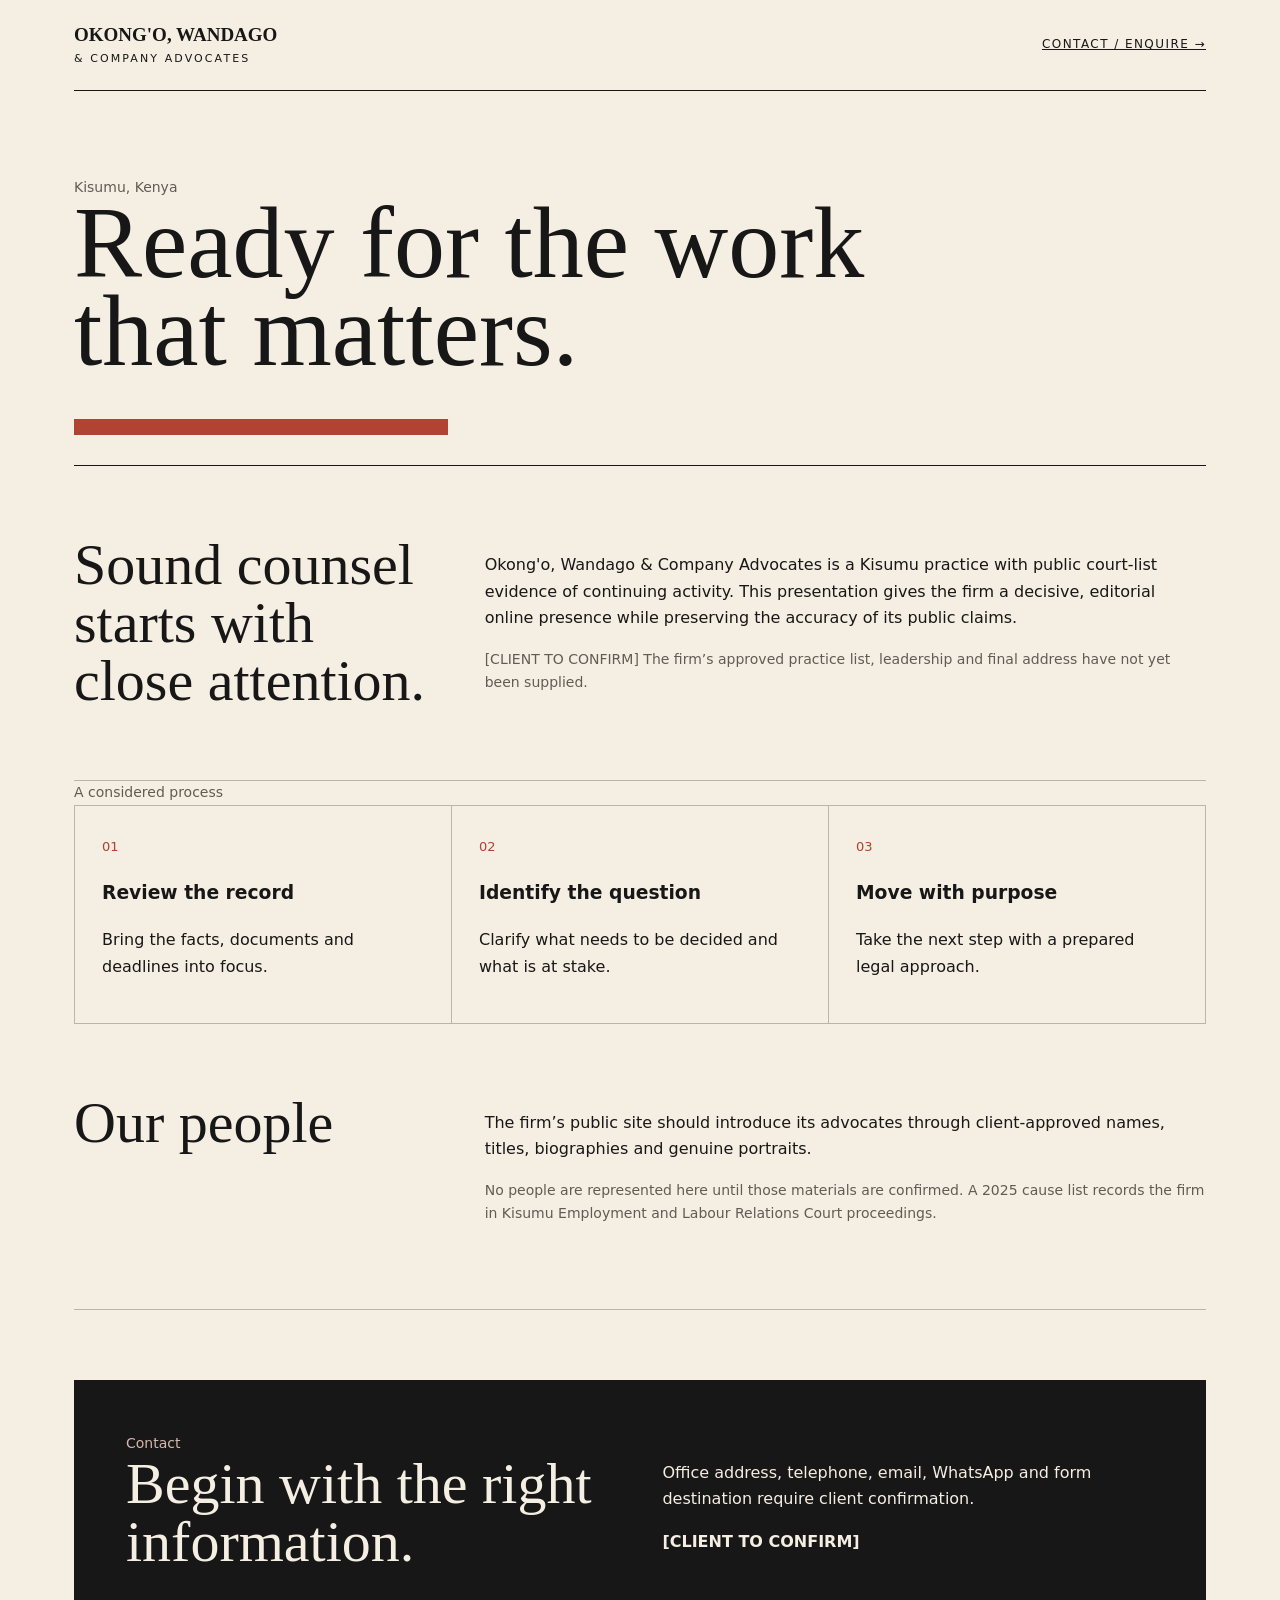
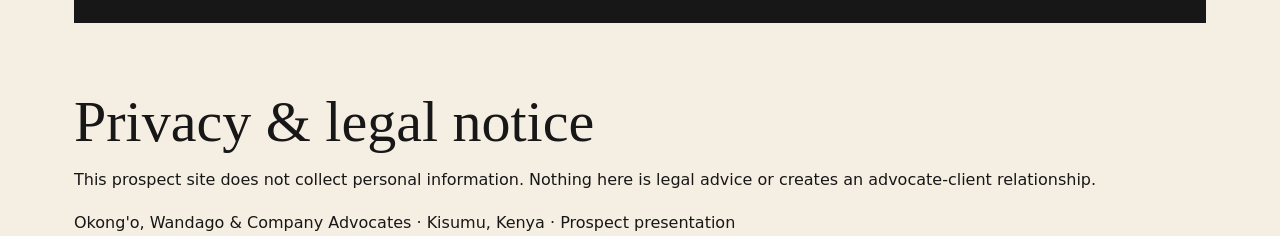
==== index.html @ c6f33fc5 "Build initial Wakili Watech prospect site" ====
<!doctype html><html lang="en"><head><meta charset="utf-8"><meta name="viewport" content="width=device-width,initial-scale=1"><title>Okong'o, Wandago & Company Advocates | Kisumu</title><meta name="description" content="Okong'o, Wandago & Company Advocates — Kisumu, Kenya."><meta name="robots" content="noindex,nofollow"><link rel="canonical" href="https://okongo-wandago-advocates.vercel.app/"><style>:root{--black:#181717;--red:#b04332;--cream:#f5eee2;--line:#bdb4a7}*{box-sizing:border-box}body{margin:0;background:var(--cream);color:var(--black);font:16px/1.65 system-ui,sans-serif}a{color:inherit}header,main,footer{max-width:1180px;margin:auto;padding-inline:24px}header{padding-block:25px;display:flex;justify-content:space-between;align-items:center}.logo{font:800 19px/1.05 Georgia,serif}.logo span{font:11px system-ui;display:block;letter-spacing:.19em;margin-top:7px}.link{font-size:12px;letter-spacing:.12em;text-transform:uppercase}.hero{border-block:1px solid var(--black);padding:85px 0 30px}.hero h1{font:500 clamp(51px,8vw,102px)/.86 Georgia,serif;max-width:930px;margin:0 0 45px}.redline{height:16px;background:var(--red);width:33%;min-width:150px}.statement{display:grid;grid-template-columns:1fr 2fr;padding:70px 0;gap:50px;border-bottom:1px solid var(--line)}h2{font:500 clamp(32px,5vw,58px)/1 Georgia,serif;margin:0}.index{display:grid;grid-template-columns:repeat(3,1fr);border-top:1px solid var(--line);border-left:1px solid var(--line)}.index article{padding:27px;border-right:1px solid var(--line);border-bottom:1px solid var(--line);min-height:200px}.index b{color:var(--red);font:13px system-ui}.callout{margin:70px 0;background:var(--black);color:var(--cream);padding:52px;display:flex;justify-content:space-between;gap:30px;align-items:end}.small{font-size:14px;color:#625b53}@media(max-width:700px){.statement,.index{grid-template-columns:1fr}.hero{padding-top:60px}.callout{margin:50px 0;padding:30px;display:block}}</style></head><body><header><div class="logo">OKONG'O, WANDAGO <span>& COMPANY ADVOCATES</span></div><a class="link" href="#contact">Contact / Enquire →</a></header><main><section class="hero"><div class="small">Kisumu, Kenya</div><h1>Ready for the work that matters.</h1><div class="redline"></div></section><section class="statement" id="firm"><h2>Sound counsel starts with close attention.</h2><div><p>Okong'o, Wandago & Company Advocates is a Kisumu practice with public court-list evidence of continuing activity. This presentation gives the firm a decisive, editorial online presence while preserving the accuracy of its public claims.</p><p class="small">[CLIENT TO CONFIRM] The firm’s approved practice list, leadership and final address have not yet been supplied.</p></div></section><section id="matters"><div class="small">A considered process</div><div class="index"><article><b>01</b><h3>Review the record</h3><p>Bring the facts, documents and deadlines into focus.</p></article><article><b>02</b><h3>Identify the question</h3><p>Clarify what needs to be decided and what is at stake.</p></article><article><b>03</b><h3>Move with purpose</h3><p>Take the next step with a prepared legal approach.</p></article></div></section><section class="statement" id="people"><div><h2>Our people</h2></div><div><p>The firm’s public site should introduce its advocates through client-approved names, titles, biographies and genuine portraits.</p><p class="small">No people are represented here until those materials are confirmed. A 2025 cause list records the firm in Kisumu Employment and Labour Relations Court proceedings.</p></div></section><section id="contact" class="callout"><div><div class="small" style="color:#d5b7ad">Contact</div><h2>Begin with the right information.</h2></div><div><p>Office address, telephone, email, WhatsApp and form destination require client confirmation.</p><p><strong>[CLIENT TO CONFIRM]</strong></p></div></section><section><h2>Privacy & legal notice</h2><p>This prospect site does not collect personal information. Nothing here is legal advice or creates an advocate-client relationship.</p></section></main><footer>Okong'o, Wandago & Company Advocates · Kisumu, Kenya · Prospect presentation</footer></body></html>
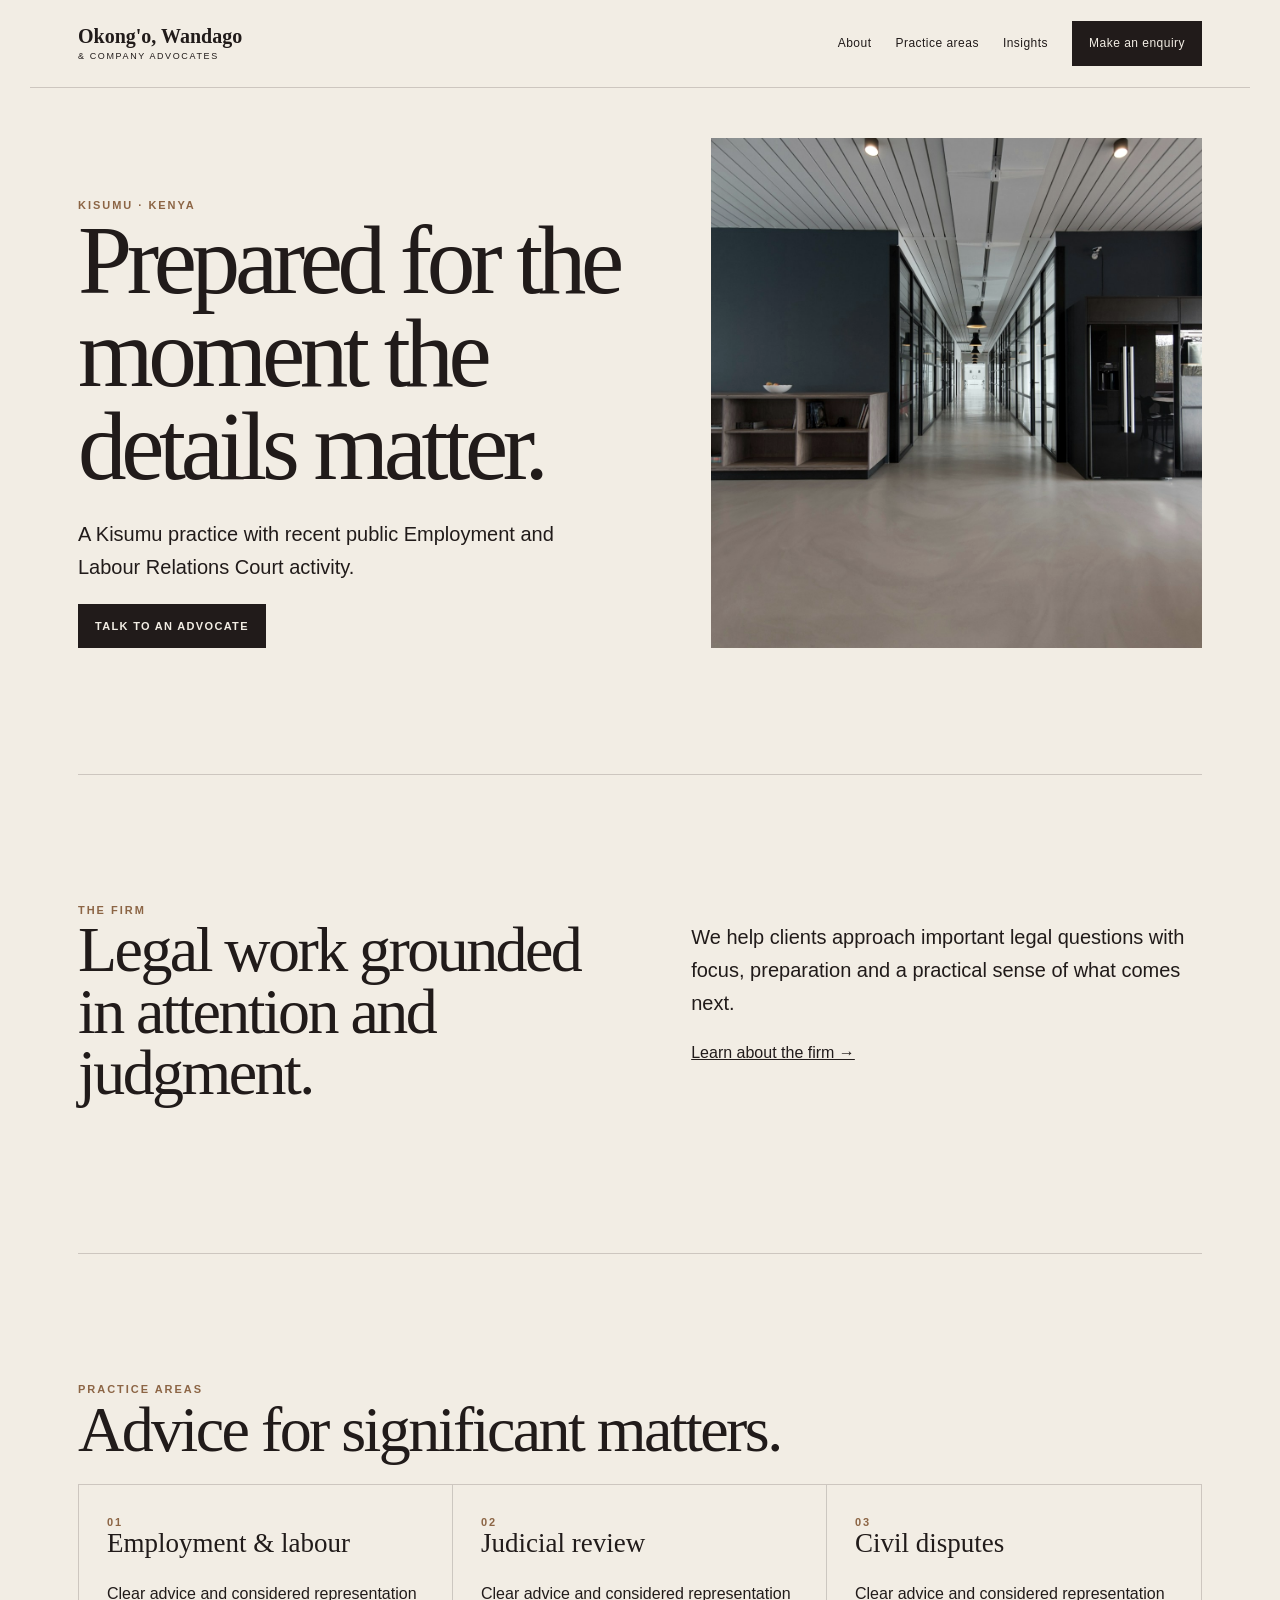
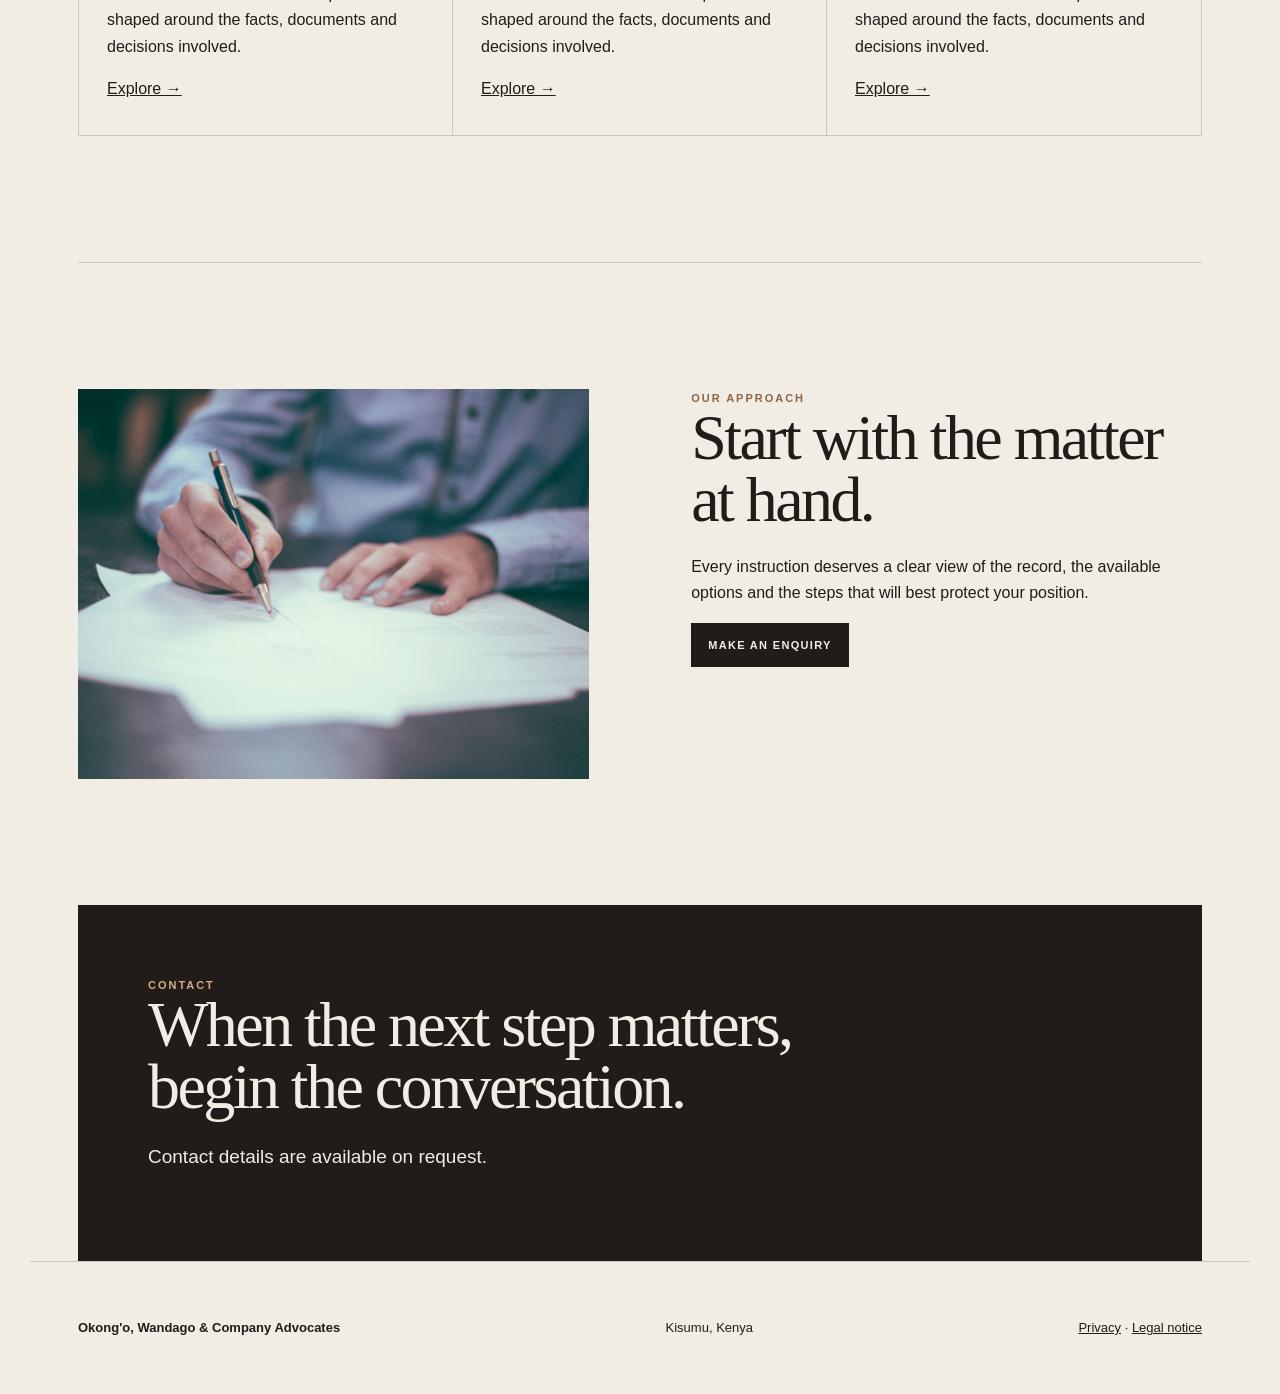
==== commit 3f895455: "Rebuild as full editorial law firm website" ====
--- a/index.html
+++ b/index.html
@@ -1 +1 @@
-<!doctype html><html lang="en"><head><meta charset="utf-8"><meta name="viewport" content="width=device-width,initial-scale=1"><title>Okong'o, Wandago & Company Advocates | Kisumu</title><meta name="description" content="Okong'o, Wandago & Company Advocates — Kisumu, Kenya."><meta name="robots" content="noindex,nofollow"><link rel="canonical" href="https://okongo-wandago-advocates.vercel.app/"><style>:root{--black:#181717;--red:#b04332;--cream:#f5eee2;--line:#bdb4a7}*{box-sizing:border-box}body{margin:0;background:var(--cream);color:var(--black);font:16px/1.65 system-ui,sans-serif}a{color:inherit}header,main,footer{max-width:1180px;margin:auto;padding-inline:24px}header{padding-block:25px;display:flex;justify-content:space-between;align-items:center}.logo{font:800 19px/1.05 Georgia,serif}.logo span{font:11px system-ui;display:block;letter-spacing:.19em;margin-top:7px}.link{font-size:12px;letter-spacing:.12em;text-transform:uppercase}.hero{border-block:1px solid var(--black);padding:85px 0 30px}.hero h1{font:500 clamp(51px,8vw,102px)/.86 Georgia,serif;max-width:930px;margin:0 0 45px}.redline{height:16px;background:var(--red);width:33%;min-width:150px}.statement{display:grid;grid-template-columns:1fr 2fr;padding:70px 0;gap:50px;border-bottom:1px solid var(--line)}h2{font:500 clamp(32px,5vw,58px)/1 Georgia,serif;margin:0}.index{display:grid;grid-template-columns:repeat(3,1fr);border-top:1px solid var(--line);border-left:1px solid var(--line)}.index article{padding:27px;border-right:1px solid var(--line);border-bottom:1px solid var(--line);min-height:200px}.index b{color:var(--red);font:13px system-ui}.callout{margin:70px 0;background:var(--black);color:var(--cream);padding:52px;display:flex;justify-content:space-between;gap:30px;align-items:end}.small{font-size:14px;color:#625b53}@media(max-width:700px){.statement,.index{grid-template-columns:1fr}.hero{padding-top:60px}.callout{margin:50px 0;padding:30px;display:block}}</style></head><body><header><div class="logo">OKONG'O, WANDAGO <span>& COMPANY ADVOCATES</span></div><a class="link" href="#contact">Contact / Enquire →</a></header><main><section class="hero"><div class="small">Kisumu, Kenya</div><h1>Ready for the work that matters.</h1><div class="redline"></div></section><section class="statement" id="firm"><h2>Sound counsel starts with close attention.</h2><div><p>Okong'o, Wandago & Company Advocates is a Kisumu practice with public court-list evidence of continuing activity. This presentation gives the firm a decisive, editorial online presence while preserving the accuracy of its public claims.</p><p class="small">[CLIENT TO CONFIRM] The firm’s approved practice list, leadership and final address have not yet been supplied.</p></div></section><section id="matters"><div class="small">A considered process</div><div class="index"><article><b>01</b><h3>Review the record</h3><p>Bring the facts, documents and deadlines into focus.</p></article><article><b>02</b><h3>Identify the question</h3><p>Clarify what needs to be decided and what is at stake.</p></article><article><b>03</b><h3>Move with purpose</h3><p>Take the next step with a prepared legal approach.</p></article></div></section><section class="statement" id="people"><div><h2>Our people</h2></div><div><p>The firm’s public site should introduce its advocates through client-approved names, titles, biographies and genuine portraits.</p><p class="small">No people are represented here until those materials are confirmed. A 2025 cause list records the firm in Kisumu Employment and Labour Relations Court proceedings.</p></div></section><section id="contact" class="callout"><div><div class="small" style="color:#d5b7ad">Contact</div><h2>Begin with the right information.</h2></div><div><p>Office address, telephone, email, WhatsApp and form destination require client confirmation.</p><p><strong>[CLIENT TO CONFIRM]</strong></p></div></section><section><h2>Privacy & legal notice</h2><p>This prospect site does not collect personal information. Nothing here is legal advice or creates an advocate-client relationship.</p></section></main><footer>Okong'o, Wandago & Company Advocates · Kisumu, Kenya · Prospect presentation</footer></body></html>
+<!doctype html><html lang="en"><head><meta charset="utf-8"><meta name="viewport" content="width=device-width,initial-scale=1"><title>Okong'o, Wandago & Company Advocates</title><meta name="description" content="Okong'o, Wandago & Company Advocates — legal counsel in Kisumu, Kenya."><link rel="canonical" href="https://okongo-wandago-advocates.vercel.app/"><meta property="og:title" content="Okong'o, Wandago & Company Advocates"><meta property="og:description" content="Okong'o, Wandago & Company Advocates — legal counsel in Kisumu, Kenya."><meta property="og:image" content="https://okongo-wandago-advocates.vercel.app/assets/hero.jpg"><meta name="twitter:card" content="summary_large_image"><link rel="manifest" href="/manifest.webmanifest"><link rel="preload" as="image" href="/assets/hero.jpg"><style>:root{--ink:#211b1a;--paper:#f2ede4;--accent:#b47d4b;--line:color-mix(in srgb,var(--ink) 18%,transparent)}*{box-sizing:border-box}html{scroll-behavior:smooth}body{margin:0;background:var(--paper);color:var(--ink);font:16px/1.65 Arial,sans-serif}a{color:inherit}header,main,footer{max-width:1220px;margin:auto;padding-inline:clamp(20px,4vw,48px)}header{height:88px;display:flex;align-items:center;justify-content:space-between;border-bottom:1px solid var(--line)}.logo{text-decoration:none;font:600 20px/1 Georgia,serif}.logo small{display:block;font:9px Arial;letter-spacing:.18em;margin-top:5px}nav{display:flex;align-items:center;gap:24px;font-size:12px;letter-spacing:.04em}nav a{text-decoration:none}.navcta,.button{background:var(--ink);color:var(--paper);padding:13px 17px}.menu{display:none}section{padding:clamp(68px,10vw,126px) 0;border-top:1px solid var(--line)}.hero{border:0;padding-top:50px;display:grid;grid-template-columns:1.05fr .95fr;gap:clamp(32px,7vw,90px);align-items:end;min-height:640px}.kicker{font-size:11px;font-weight:700;letter-spacing:.18em;text-transform:uppercase;color:#8c6545}h1,h2,h3{font-family:Georgia,serif;font-weight:500;line-height:.96;margin:0 0 24px}h1{font-size:clamp(54px,7.6vw,106px);letter-spacing:-.055em}h2{font-size:clamp(38px,5vw,66px);letter-spacing:-.04em}.hero p,.intro{font-size:20px;max-width:570px}.heroimg{width:100%;height:510px;object-fit:cover;display:block;filter:saturate(.8) contrast(1.03)}.button{display:inline-block;text-decoration:none;font-size:11px;letter-spacing:.12em;text-transform:uppercase;font-weight:bold}.twocol{display:grid;grid-template-columns:1fr 1fr;gap:clamp(35px,8vw,110px)}.cards{display:grid;grid-template-columns:repeat(3,1fr);border:1px solid var(--line)}.card{padding:28px;border-right:1px solid var(--line);min-height:250px}.card:last-child{border:0}.card h3{font-size:27px}.wideimage{width:100%;height:390px;object-fit:cover}.band{background:var(--ink);color:var(--paper);padding:clamp(36px,6vw,70px)}.band h2{max-width:700px}.details{font-size:19px}.legal{font-size:14px;max-width:760px;color:color-mix(in srgb,var(--ink) 74%,transparent)}footer{padding-block:55px;font-size:13px;border-top:1px solid var(--line)}footer div{display:flex;justify-content:space-between;gap:20px;flex-wrap:wrap}.pagehero{padding:110px 0 72px}.list{padding:0;margin:35px 0;list-style:none;border-top:1px solid var(--line)}.list li{padding:25px 0;border-bottom:1px solid var(--line);display:grid;grid-template-columns:1fr 2fr;gap:30px}.list b{font:500 30px Georgia,serif}@media(max-width:760px){header{height:76px}nav{display:none}.menu{display:block;border:0;background:none;color:var(--ink);font:12px Arial;letter-spacing:.1em;text-transform:uppercase}.hero,.twocol{grid-template-columns:1fr}.hero{min-height:auto;padding-top:60px}.heroimg{height:350px}.cards{grid-template-columns:1fr}.card{border-right:0;border-bottom:1px solid var(--line);min-height:0}.card:last-child{border-bottom:0}.list li{grid-template-columns:1fr;gap:9px}section{padding:70px 0}}@media(prefers-reduced-motion:reduce){html{scroll-behavior:auto}}</style><script type="application/ld+json">{"@context":"https://schema.org","@type":"LegalService","name":"Okong'o, Wandago & Company Advocates","address":{"@type":"PostalAddress","addressLocality":"Kisumu","addressCountry":"KE"}}</script></head><body><header><a class="logo" href="/">Okong'o, Wandago<small>& COMPANY ADVOCATES</small></a><button class="menu" aria-label="Open navigation">Menu</button><nav><a href="/about.html">About</a><a href="/practice-areas.html">Practice areas</a><a href="/insights.html">Insights</a><a href="/contact.html" class="navcta">Make an enquiry</a></nav></header><main><section class="hero"><div><div class="kicker">Kisumu · Kenya</div><h1>Prepared for the moment the details matter.</h1><p>A Kisumu practice with recent public Employment and Labour Relations Court activity.</p><a class="button" href="/contact.html">Talk to an advocate</a></div><img class="heroimg" src="/assets/hero.jpg" alt="Kenyan business-city architecture"></section><section class="twocol"><div><div class="kicker">The firm</div><h2>Legal work grounded in attention and judgment.</h2></div><div><p class="intro">We help clients approach important legal questions with focus, preparation and a practical sense of what comes next.</p><a href="/about.html">Learn about the firm →</a></div></section><section><div class="kicker">Practice areas</div><h2>Advice for significant matters.</h2><div class="cards"><article class="card"><div class="kicker">01</div><h3>Employment & labour</h3><p>Clear advice and considered representation shaped around the facts, documents and decisions involved.</p><a href="/practice-areas.html">Explore →</a></article><article class="card"><div class="kicker">02</div><h3>Judicial review</h3><p>Clear advice and considered representation shaped around the facts, documents and decisions involved.</p><a href="/practice-areas.html">Explore →</a></article><article class="card"><div class="kicker">03</div><h3>Civil disputes</h3><p>Clear advice and considered representation shaped around the facts, documents and decisions involved.</p><a href="/practice-areas.html">Explore →</a></article></div></section><section class="twocol"><img class="wideimage" src="/assets/editorial.jpg" alt="Professional documents and workspace"><div><div class="kicker">Our approach</div><h2>Start with the matter at hand.</h2><p>Every instruction deserves a clear view of the record, the available options and the steps that will best protect your position.</p><a class="button" href="/contact.html">Make an enquiry</a></div></section><section class="band"><div class="kicker" style="color:#d5ad83">Contact</div><h2>When the next step matters, begin the conversation.</h2><p class="details">Contact details are available on request.</p></section></main><footer><div><strong>Okong'o, Wandago & Company Advocates</strong><span>Kisumu, Kenya</span><span><a href="/privacy.html">Privacy</a> · <a href="/terms.html">Legal notice</a></span></div></footer></body></html>
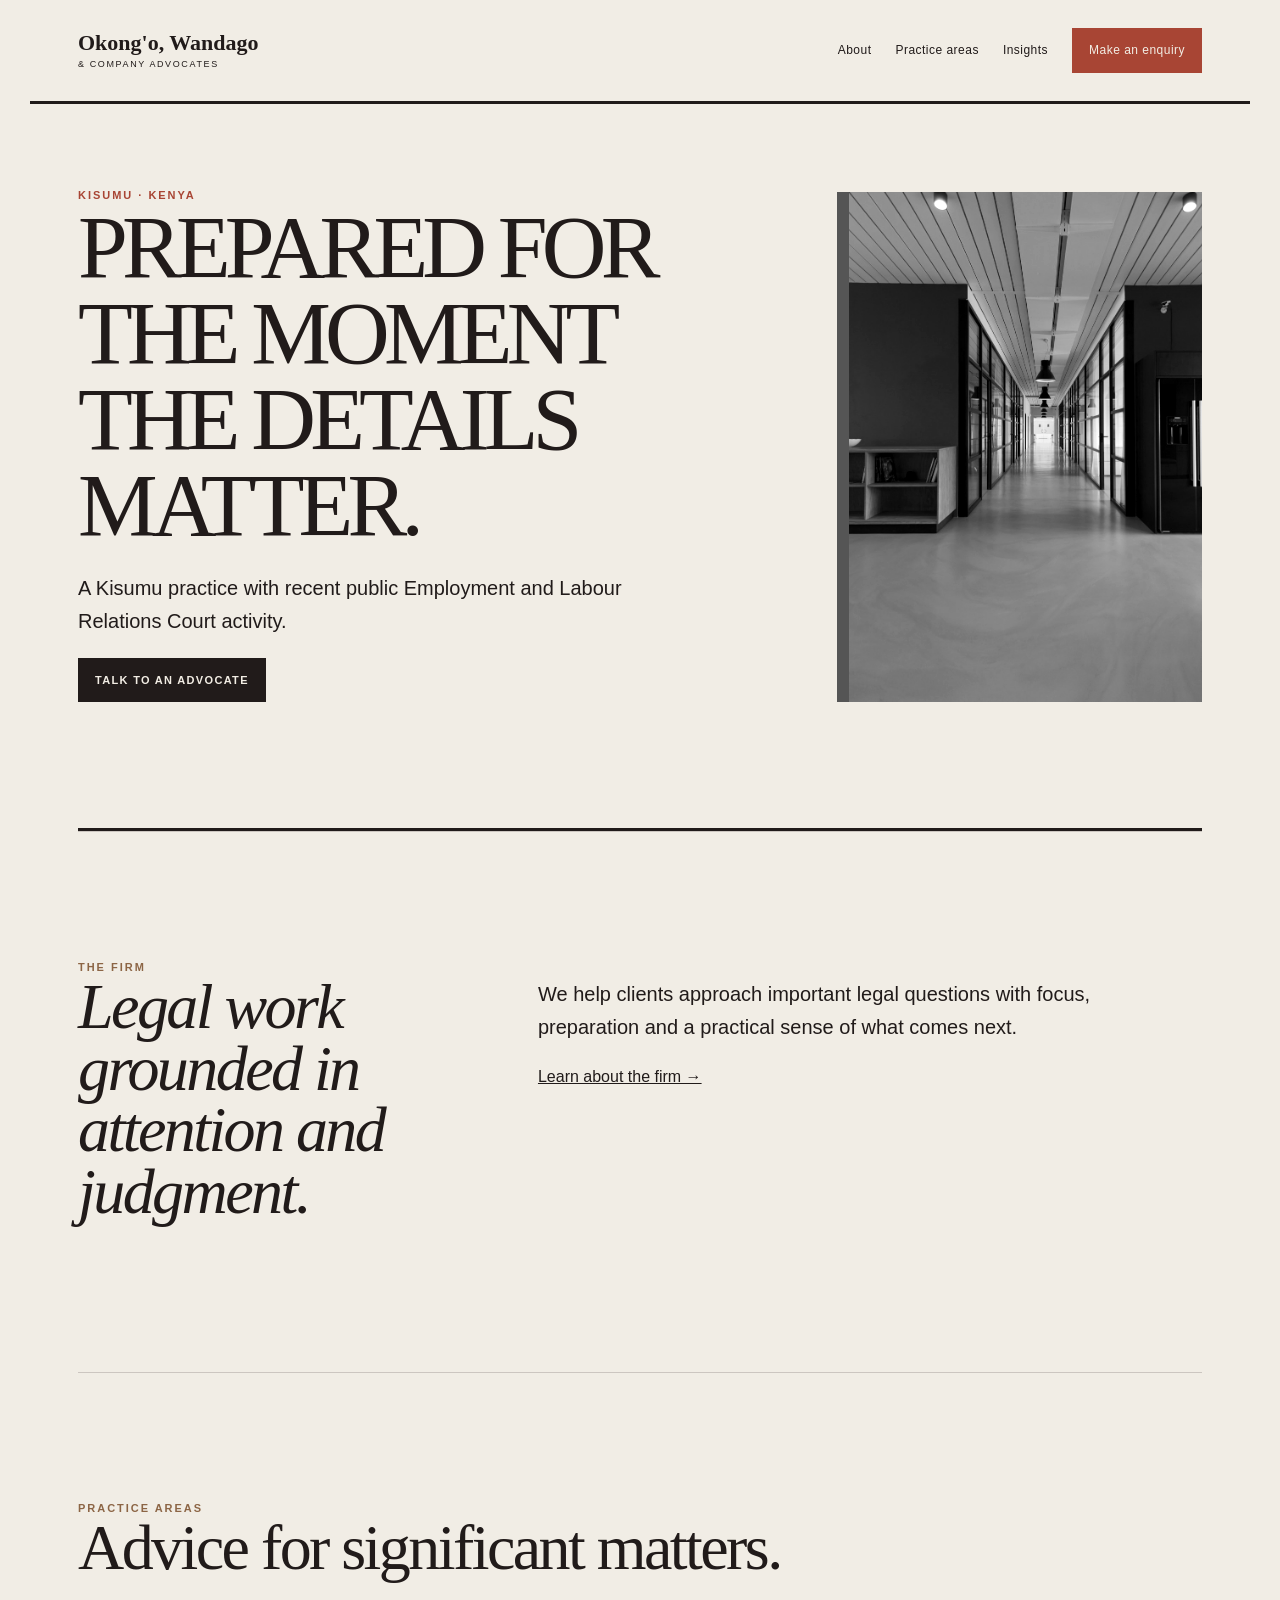
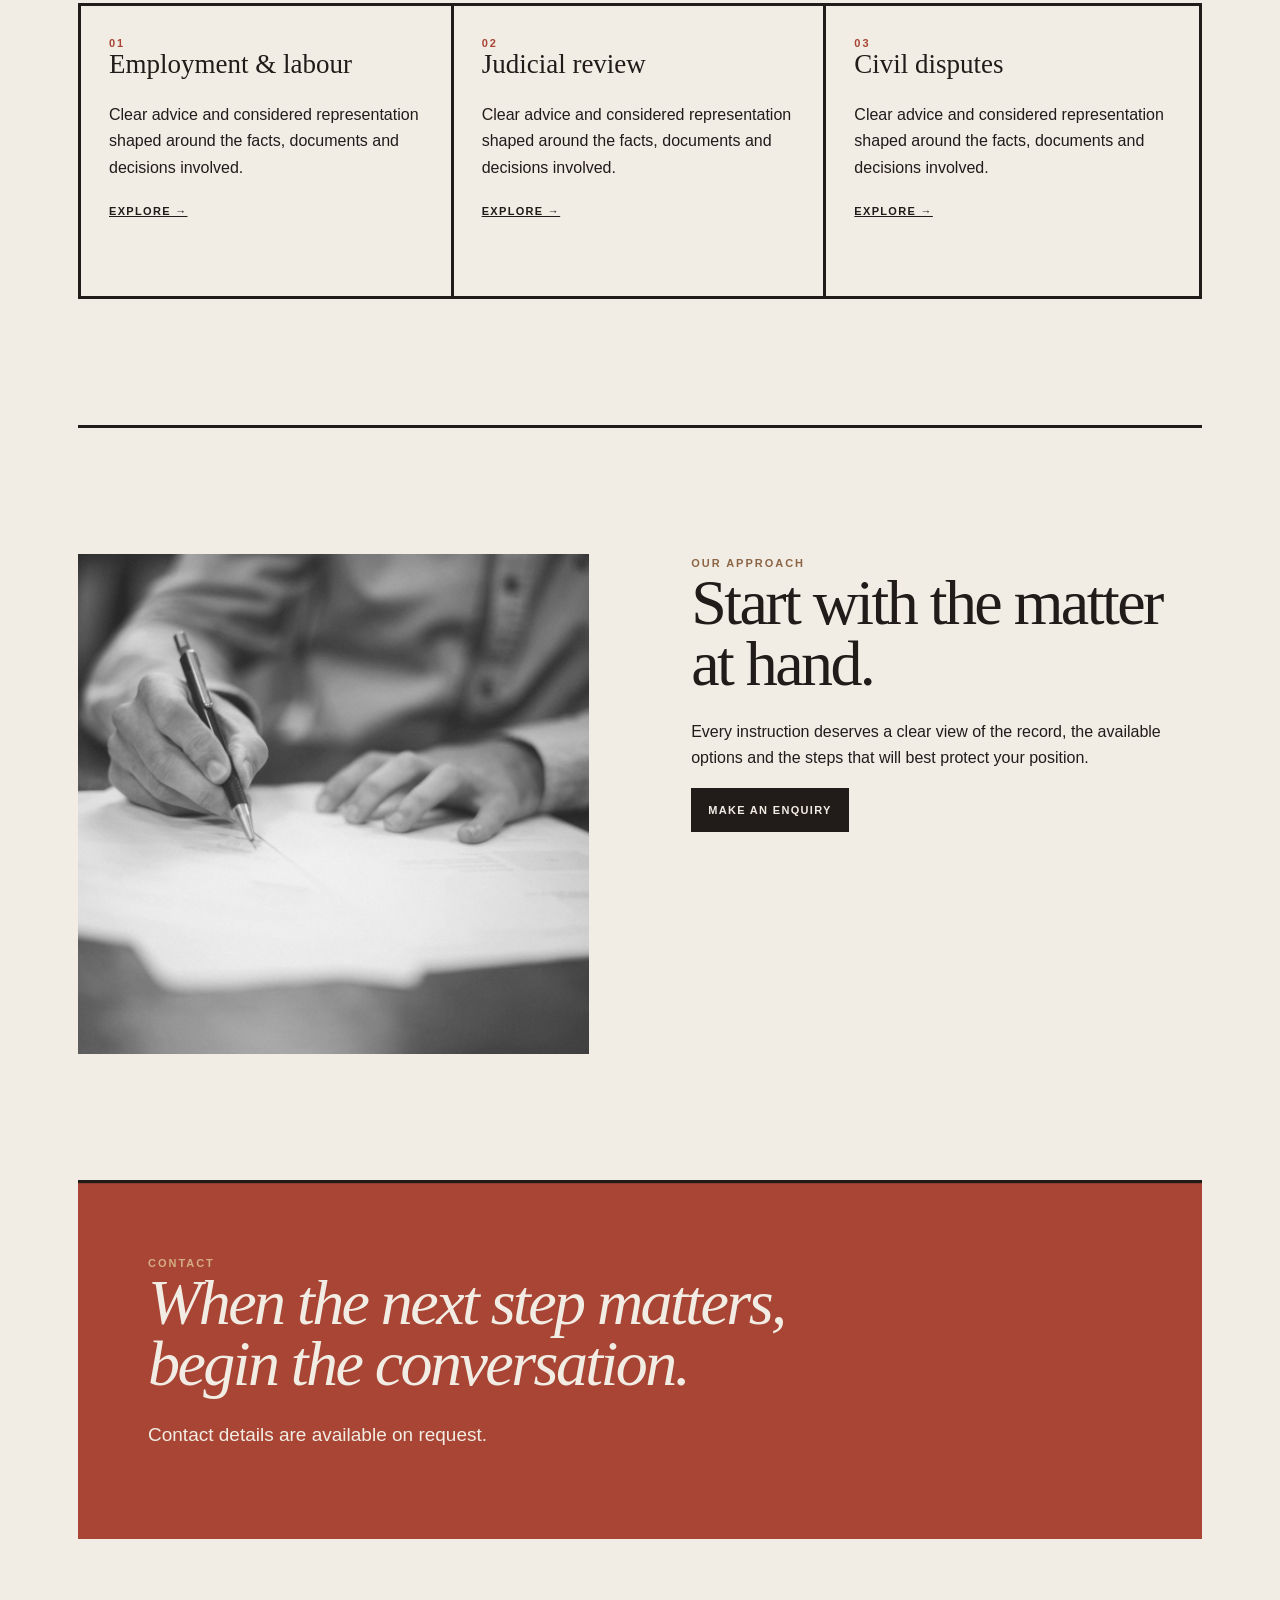
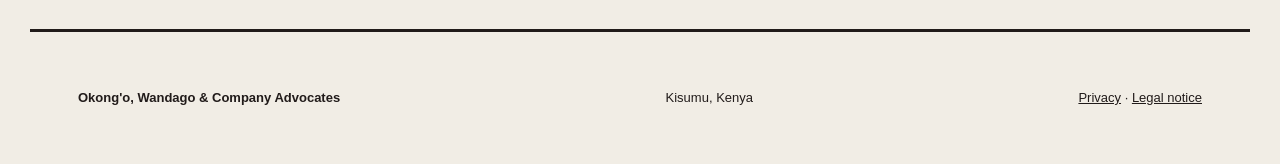
==== commit 67cc4430: "Replace shared template with distinct portfolio-led design" ====
--- a/index.html
+++ b/index.html
@@ -1 +1 @@
-<!doctype html><html lang="en"><head><meta charset="utf-8"><meta name="viewport" content="width=device-width,initial-scale=1"><title>Okong'o, Wandago & Company Advocates</title><meta name="description" content="Okong'o, Wandago & Company Advocates — legal counsel in Kisumu, Kenya."><link rel="canonical" href="https://okongo-wandago-advocates.vercel.app/"><meta property="og:title" content="Okong'o, Wandago & Company Advocates"><meta property="og:description" content="Okong'o, Wandago & Company Advocates — legal counsel in Kisumu, Kenya."><meta property="og:image" content="https://okongo-wandago-advocates.vercel.app/assets/hero.jpg"><meta name="twitter:card" content="summary_large_image"><link rel="manifest" href="/manifest.webmanifest"><link rel="preload" as="image" href="/assets/hero.jpg"><style>:root{--ink:#211b1a;--paper:#f2ede4;--accent:#b47d4b;--line:color-mix(in srgb,var(--ink) 18%,transparent)}*{box-sizing:border-box}html{scroll-behavior:smooth}body{margin:0;background:var(--paper);color:var(--ink);font:16px/1.65 Arial,sans-serif}a{color:inherit}header,main,footer{max-width:1220px;margin:auto;padding-inline:clamp(20px,4vw,48px)}header{height:88px;display:flex;align-items:center;justify-content:space-between;border-bottom:1px solid var(--line)}.logo{text-decoration:none;font:600 20px/1 Georgia,serif}.logo small{display:block;font:9px Arial;letter-spacing:.18em;margin-top:5px}nav{display:flex;align-items:center;gap:24px;font-size:12px;letter-spacing:.04em}nav a{text-decoration:none}.navcta,.button{background:var(--ink);color:var(--paper);padding:13px 17px}.menu{display:none}section{padding:clamp(68px,10vw,126px) 0;border-top:1px solid var(--line)}.hero{border:0;padding-top:50px;display:grid;grid-template-columns:1.05fr .95fr;gap:clamp(32px,7vw,90px);align-items:end;min-height:640px}.kicker{font-size:11px;font-weight:700;letter-spacing:.18em;text-transform:uppercase;color:#8c6545}h1,h2,h3{font-family:Georgia,serif;font-weight:500;line-height:.96;margin:0 0 24px}h1{font-size:clamp(54px,7.6vw,106px);letter-spacing:-.055em}h2{font-size:clamp(38px,5vw,66px);letter-spacing:-.04em}.hero p,.intro{font-size:20px;max-width:570px}.heroimg{width:100%;height:510px;object-fit:cover;display:block;filter:saturate(.8) contrast(1.03)}.button{display:inline-block;text-decoration:none;font-size:11px;letter-spacing:.12em;text-transform:uppercase;font-weight:bold}.twocol{display:grid;grid-template-columns:1fr 1fr;gap:clamp(35px,8vw,110px)}.cards{display:grid;grid-template-columns:repeat(3,1fr);border:1px solid var(--line)}.card{padding:28px;border-right:1px solid var(--line);min-height:250px}.card:last-child{border:0}.card h3{font-size:27px}.wideimage{width:100%;height:390px;object-fit:cover}.band{background:var(--ink);color:var(--paper);padding:clamp(36px,6vw,70px)}.band h2{max-width:700px}.details{font-size:19px}.legal{font-size:14px;max-width:760px;color:color-mix(in srgb,var(--ink) 74%,transparent)}footer{padding-block:55px;font-size:13px;border-top:1px solid var(--line)}footer div{display:flex;justify-content:space-between;gap:20px;flex-wrap:wrap}.pagehero{padding:110px 0 72px}.list{padding:0;margin:35px 0;list-style:none;border-top:1px solid var(--line)}.list li{padding:25px 0;border-bottom:1px solid var(--line);display:grid;grid-template-columns:1fr 2fr;gap:30px}.list b{font:500 30px Georgia,serif}@media(max-width:760px){header{height:76px}nav{display:none}.menu{display:block;border:0;background:none;color:var(--ink);font:12px Arial;letter-spacing:.1em;text-transform:uppercase}.hero,.twocol{grid-template-columns:1fr}.hero{min-height:auto;padding-top:60px}.heroimg{height:350px}.cards{grid-template-columns:1fr}.card{border-right:0;border-bottom:1px solid var(--line);min-height:0}.card:last-child{border-bottom:0}.list li{grid-template-columns:1fr;gap:9px}section{padding:70px 0}}@media(prefers-reduced-motion:reduce){html{scroll-behavior:auto}}</style><script type="application/ld+json">{"@context":"https://schema.org","@type":"LegalService","name":"Okong'o, Wandago & Company Advocates","address":{"@type":"PostalAddress","addressLocality":"Kisumu","addressCountry":"KE"}}</script></head><body><header><a class="logo" href="/">Okong'o, Wandago<small>& COMPANY ADVOCATES</small></a><button class="menu" aria-label="Open navigation">Menu</button><nav><a href="/about.html">About</a><a href="/practice-areas.html">Practice areas</a><a href="/insights.html">Insights</a><a href="/contact.html" class="navcta">Make an enquiry</a></nav></header><main><section class="hero"><div><div class="kicker">Kisumu · Kenya</div><h1>Prepared for the moment the details matter.</h1><p>A Kisumu practice with recent public Employment and Labour Relations Court activity.</p><a class="button" href="/contact.html">Talk to an advocate</a></div><img class="heroimg" src="/assets/hero.jpg" alt="Kenyan business-city architecture"></section><section class="twocol"><div><div class="kicker">The firm</div><h2>Legal work grounded in attention and judgment.</h2></div><div><p class="intro">We help clients approach important legal questions with focus, preparation and a practical sense of what comes next.</p><a href="/about.html">Learn about the firm →</a></div></section><section><div class="kicker">Practice areas</div><h2>Advice for significant matters.</h2><div class="cards"><article class="card"><div class="kicker">01</div><h3>Employment & labour</h3><p>Clear advice and considered representation shaped around the facts, documents and decisions involved.</p><a href="/practice-areas.html">Explore →</a></article><article class="card"><div class="kicker">02</div><h3>Judicial review</h3><p>Clear advice and considered representation shaped around the facts, documents and decisions involved.</p><a href="/practice-areas.html">Explore →</a></article><article class="card"><div class="kicker">03</div><h3>Civil disputes</h3><p>Clear advice and considered representation shaped around the facts, documents and decisions involved.</p><a href="/practice-areas.html">Explore →</a></article></div></section><section class="twocol"><img class="wideimage" src="/assets/editorial.jpg" alt="Professional documents and workspace"><div><div class="kicker">Our approach</div><h2>Start with the matter at hand.</h2><p>Every instruction deserves a clear view of the record, the available options and the steps that will best protect your position.</p><a class="button" href="/contact.html">Make an enquiry</a></div></section><section class="band"><div class="kicker" style="color:#d5ad83">Contact</div><h2>When the next step matters, begin the conversation.</h2><p class="details">Contact details are available on request.</p></section></main><footer><div><strong>Okong'o, Wandago & Company Advocates</strong><span>Kisumu, Kenya</span><span><a href="/privacy.html">Privacy</a> · <a href="/terms.html">Legal notice</a></span></div></footer></body></html>+<!doctype html><html lang="en"><head><meta charset="utf-8"><meta name="viewport" content="width=device-width,initial-scale=1"><title>Okong'o, Wandago & Company Advocates</title><meta name="description" content="Okong'o, Wandago & Company Advocates — legal counsel in Kisumu, Kenya."><link rel="canonical" href="https://okongo-wandago-advocates.vercel.app/"><meta property="og:title" content="Okong'o, Wandago & Company Advocates"><meta property="og:description" content="Okong'o, Wandago & Company Advocates — legal counsel in Kisumu, Kenya."><meta property="og:image" content="https://okongo-wandago-advocates.vercel.app/assets/hero.jpg"><meta name="twitter:card" content="summary_large_image"><link rel="manifest" href="/manifest.webmanifest"><link rel="preload" as="image" href="/assets/hero.jpg"><style>:root{--ink:#211b1a;--paper:#f2ede4;--accent:#b47d4b;--line:color-mix(in srgb,var(--ink) 18%,transparent)}*{box-sizing:border-box}html{scroll-behavior:smooth}body{margin:0;background:var(--paper);color:var(--ink);font:16px/1.65 Arial,sans-serif}a{color:inherit}header,main,footer{max-width:1220px;margin:auto;padding-inline:clamp(20px,4vw,48px)}header{height:88px;display:flex;align-items:center;justify-content:space-between;border-bottom:1px solid var(--line)}.logo{text-decoration:none;font:600 20px/1 Georgia,serif}.logo small{display:block;font:9px Arial;letter-spacing:.18em;margin-top:5px}nav{display:flex;align-items:center;gap:24px;font-size:12px;letter-spacing:.04em}nav a{text-decoration:none}.navcta,.button{background:var(--ink);color:var(--paper);padding:13px 17px}.menu{display:none}section{padding:clamp(68px,10vw,126px) 0;border-top:1px solid var(--line)}.hero{border:0;padding-top:50px;display:grid;grid-template-columns:1.05fr .95fr;gap:clamp(32px,7vw,90px);align-items:end;min-height:640px}.kicker{font-size:11px;font-weight:700;letter-spacing:.18em;text-transform:uppercase;color:#8c6545}h1,h2,h3{font-family:Georgia,serif;font-weight:500;line-height:.96;margin:0 0 24px}h1{font-size:clamp(54px,7.6vw,106px);letter-spacing:-.055em}h2{font-size:clamp(38px,5vw,66px);letter-spacing:-.04em}.hero p,.intro{font-size:20px;max-width:570px}.heroimg{width:100%;height:510px;object-fit:cover;display:block;filter:saturate(.8) contrast(1.03)}.button{display:inline-block;text-decoration:none;font-size:11px;letter-spacing:.12em;text-transform:uppercase;font-weight:bold}.twocol{display:grid;grid-template-columns:1fr 1fr;gap:clamp(35px,8vw,110px)}.cards{display:grid;grid-template-columns:repeat(3,1fr);border:1px solid var(--line)}.card{padding:28px;border-right:1px solid var(--line);min-height:250px}.card:last-child{border:0}.card h3{font-size:27px}.wideimage{width:100%;height:390px;object-fit:cover}.band{background:var(--ink);color:var(--paper);padding:clamp(36px,6vw,70px)}.band h2{max-width:700px}.details{font-size:19px}.legal{font-size:14px;max-width:760px;color:color-mix(in srgb,var(--ink) 74%,transparent)}footer{padding-block:55px;font-size:13px;border-top:1px solid var(--line)}footer div{display:flex;justify-content:space-between;gap:20px;flex-wrap:wrap}.pagehero{padding:110px 0 72px}.list{padding:0;margin:35px 0;list-style:none;border-top:1px solid var(--line)}.list li{padding:25px 0;border-bottom:1px solid var(--line);display:grid;grid-template-columns:1fr 2fr;gap:30px}.list b{font:500 30px Georgia,serif}@media(max-width:760px){header{height:76px}nav{display:none}.menu{display:block;border:0;background:none;color:var(--ink);font:12px Arial;letter-spacing:.1em;text-transform:uppercase}.hero,.twocol{grid-template-columns:1fr}.hero{min-height:auto;padding-top:60px}.heroimg{height:350px}.cards{grid-template-columns:1fr}.card{border-right:0;border-bottom:1px solid var(--line);min-height:0}.card:last-child{border-bottom:0}.list li{grid-template-columns:1fr;gap:9px}section{padding:70px 0}}@media(prefers-reduced-motion:reduce){html{scroll-behavior:auto}}</style><link rel="stylesheet" href="/assets/brand.css"><script type="application/ld+json">{"@context":"https://schema.org","@type":"LegalService","name":"Okong'o, Wandago & Company Advocates","address":{"@type":"PostalAddress","addressLocality":"Kisumu","addressCountry":"KE"}}</script></head><body><header><a class="logo" href="/">Okong'o, Wandago<small>& COMPANY ADVOCATES</small></a><button class="menu" aria-label="Open navigation">Menu</button><nav><a href="/about.html">About</a><a href="/practice-areas.html">Practice areas</a><a href="/insights.html">Insights</a><a href="/contact.html" class="navcta">Make an enquiry</a></nav></header><main><section class="hero"><div><div class="kicker">Kisumu · Kenya</div><h1>Prepared for the moment the details matter.</h1><p>A Kisumu practice with recent public Employment and Labour Relations Court activity.</p><a class="button" href="/contact.html">Talk to an advocate</a></div><img class="heroimg" src="/assets/hero.jpg" alt="Kenyan business-city architecture"></section><section class="twocol"><div><div class="kicker">The firm</div><h2>Legal work grounded in attention and judgment.</h2></div><div><p class="intro">We help clients approach important legal questions with focus, preparation and a practical sense of what comes next.</p><a href="/about.html">Learn about the firm →</a></div></section><section><div class="kicker">Practice areas</div><h2>Advice for significant matters.</h2><div class="cards"><article class="card"><div class="kicker">01</div><h3>Employment & labour</h3><p>Clear advice and considered representation shaped around the facts, documents and decisions involved.</p><a href="/practice-areas.html">Explore →</a></article><article class="card"><div class="kicker">02</div><h3>Judicial review</h3><p>Clear advice and considered representation shaped around the facts, documents and decisions involved.</p><a href="/practice-areas.html">Explore →</a></article><article class="card"><div class="kicker">03</div><h3>Civil disputes</h3><p>Clear advice and considered representation shaped around the facts, documents and decisions involved.</p><a href="/practice-areas.html">Explore →</a></article></div></section><section class="twocol"><img class="wideimage" src="/assets/editorial.jpg" alt="Professional documents and workspace"><div><div class="kicker">Our approach</div><h2>Start with the matter at hand.</h2><p>Every instruction deserves a clear view of the record, the available options and the steps that will best protect your position.</p><a class="button" href="/contact.html">Make an enquiry</a></div></section><section class="band"><div class="kicker" style="color:#d5ad83">Contact</div><h2>When the next step matters, begin the conversation.</h2><p class="details">Contact details are available on request.</p></section></main><footer><div><strong>Okong'o, Wandago & Company Advocates</strong><span>Kisumu, Kenya</span><span><a href="/privacy.html">Privacy</a> · <a href="/terms.html">Legal notice</a></span></div></footer><script src="/assets/site.js"></script></body></html>
--- a/assets/brand.css
+++ b/assets/brand.css
@@ -0,0 +1,3 @@
+/* Okong'o Wandago — legal journal / oxblood */
+:root{--accent:#a84534}body{background:#f1ede5}header{height:104px;border-bottom:3px solid var(--ink)}.logo{font-size:22px}.navcta{background:#a84534}.hero{display:grid;grid-template-columns:1.35fr .65fr;min-height:650px;gap:0;border-bottom:3px solid var(--ink);padding-top:82px}.hero>div{padding-right:7vw}.heroimg{height:510px;filter:grayscale(1) contrast(1.1);border-left:12px solid #a84534}.hero h1{text-transform:uppercase;font-size:clamp(54px,7vw,100px);letter-spacing:-.065em}.hero .kicker{color:#a84534}.hero+section{grid-template-columns:.7fr 1.3fr}.hero+section h2{font-style:italic}.cards{border:3px solid var(--ink)}.card{background:transparent;border-right:3px solid var(--ink);min-height:290px}.card .kicker{color:#a84534}.card a{text-transform:uppercase;font-size:11px;font-weight:bold;letter-spacing:.12em}.twocol:has(.wideimage){border-top:3px solid var(--ink);border-bottom:3px solid var(--ink)}.wideimage{filter:grayscale(1);height:500px}.band{background:#a84534;margin:0 0 90px}.band h2{font-style:italic}footer{border-top:3px solid var(--ink)}@media(max-width:760px){header{height:78px}.hero{grid-template-columns:1fr;padding-top:60px}.heroimg{border-left:0;border-top:8px solid #a84534;height:330px}.card{border-right:0;border-bottom:3px solid var(--ink)}}
+@media(max-width:760px){header nav.open{display:flex;position:absolute;z-index:20;top:78px;left:0;right:0;padding:28px;background:#f1ede5;flex-direction:column;align-items:flex-start}.menu{z-index:21}}
